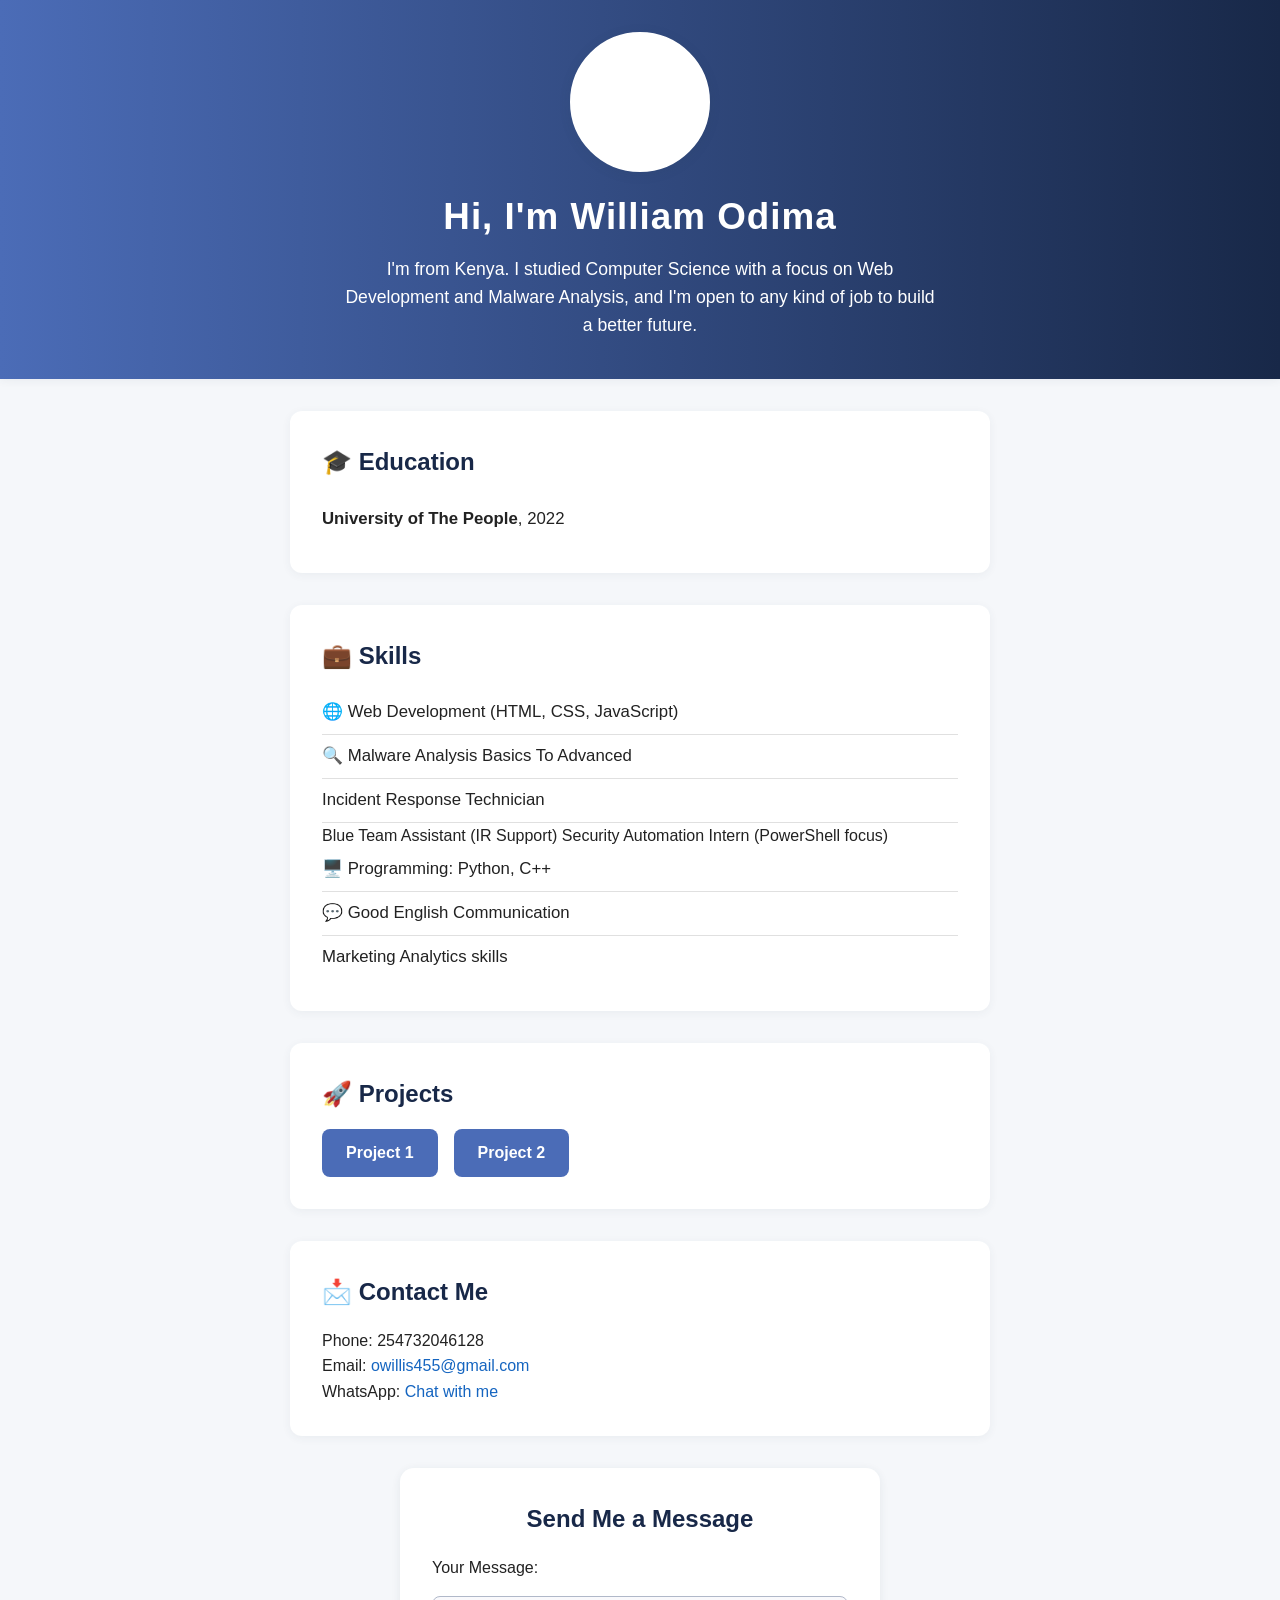
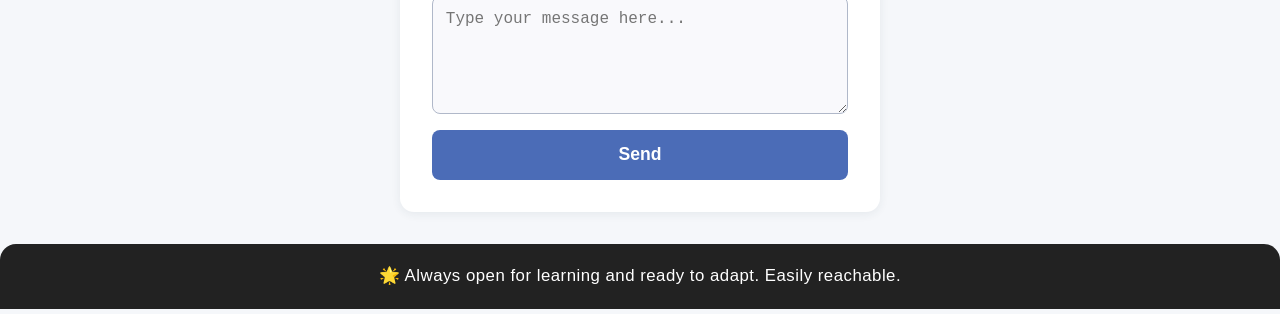
==== index.html @ e87b179c "Update index.html" ====
<!DOCTYPE html>
<html lang="en">
<head>
  <meta charset="UTF-8" />
  <meta name="viewport" content="width=device-width, initial-scale=1.0"/>
  <title>William Odima Portfolio</title>
  <link rel="stylesheet" href="style.css" />
</head>
<body>
  <header>
    <div class="profile-pic-container">
      <img src="profile.jpg" alt="William Odima Profile Picture" class="profile-pic"/>
    </div>
    <h1>Hi, I'm William Odima</h1>
    <p>
      I'm from Kenya. I studied Computer Science with a focus on Web Development and Malware Analysis, 
      and I'm open to any kind of job to build a better future.
    </p>
  </header>

  <section class="education">
    <h2>🎓 Education</h2>
    <ul>
      <li><strong>University of The People</strong>, 2022</li>
    </ul>
  </section>

  <section class="skills">
    <h2>💼 Skills</h2>
    <ul>
      <li>🌐 Web Development (HTML, CSS, JavaScript)</li>
      <li>🔍 Malware Analysis Basics To Advanced</li>
      <li> Incident Response Technician</li>

</li>Blue Team Assistant (IR Support)</li>

    </li>Security Automation Intern (PowerShell focus)</li>
      <li>🖥️ Programming: Python, C++</li>
      <li>💬 Good English Communication</li>
      <li>Marketing Analytics skills</li>
    </ul>
  </section>

  <section class="projects">
    <h2>🚀 Projects</h2>
    <div class="button-group">
      <a href="#" class="project-btn">Project 1</a>
      <a href="#" class="project-btn">Project 2</a>
    </div>
  </section>

  <section class="contact">
    <h2>📩 Contact Me</h2>
    <p>Phone: 254732046128</p>
    <p>Email: <a href="mailto:owillis455@gmail.com">owillis455@gmail.com</a></p>
    <p>WhatsApp: <a href="https://wa.me/254787174850">Chat with me</a></p>
  </section>

  <section class="contact-form-section">
    <h2>Send Me a Message</h2>
    <form class="contact-form" action="mailto:owillis455@gmail.com" method="POST" enctype="text/plain">
      <label for="contact-message">Your Message:</label>
      <textarea id="contact-message" name="body" rows="5" placeholder="Type your message here..." required></textarea>
      <button type="submit">Send</button>
    </form>
  </section>

  <footer>
    <p>🌟 Always open for learning and ready to adapt. Easily reachable.</p>
  </footer>
</body>
    </html>
---- style.css ----
/* Reset some default browser styles */
* {
  margin: 0;
  padding: 0;
  box-sizing: border-box;
}

body {
  font-family: 'Segoe UI', Arial, sans-serif;
  background: #f5f7fa;
  color: #222;
  line-height: 1.6;
}

header {
  background: linear-gradient(90deg, #4b6cb7 0%, #182848 100%);
  color: #fff;
  padding: 2rem 0 1.5rem 0;
  text-align: center;
  box-shadow: 0 2px 8px rgba(44, 62, 80, 0.06);
}

.profile-pic-container {
  display: flex;
  justify-content: center;
  margin-bottom: 1rem;
}

.profile-pic {
  width: 140px;
  height: 140px;
  object-fit: cover;
  border-radius: 50%;
  border: 4px solid #fff;
  background: #fff;
  box-shadow: 0 2px 12px rgba(44, 62, 80, 0.12);
}

header h1 {
  font-size: 2.3rem;
  letter-spacing: 1px;
  margin-top: 0.5rem;
  margin-bottom: 0.5rem;
}

header p {
  font-size: 1.1rem;
  margin: 0 auto 1rem auto;
  max-width: 600px;
}

section {
  background: #fff;
  max-width: 700px;
  margin: 2rem auto;
  padding: 2rem;
  border-radius: 12px;
  box-shadow: 0 2px 10px rgba(44, 62, 80, 0.06);
}

section h2 {
  margin-bottom: 1rem;
  color: #182848;
}

.skills ul, .education ul {
  list-style: none;
  padding: 0;
}

.skills li, .education li {
  padding: 0.5rem 0;
  border-bottom: 1px solid #e0e0e0;
  font-size: 1.05rem;
}

.skills li:last-child, .education li:last-child {
  border-bottom: none;
}

.projects .button-group {
  display: flex;
  gap: 1rem;
  margin-top: 1rem;
}

.project-btn {
  display: inline-block;
  padding: 0.7rem 1.5rem;
  background: #4b6cb7;
  color: #fff;
  border-radius: 8px;
  text-decoration: none;
  font-weight: 600;
  transition: background 0.2s;
}

.project-btn:hover {
  background: #182848;
}

.contact a {
  color: #1565c0;
  text-decoration: none;
  font-weight: 500;
}

.contact a:hover {
  text-decoration: underline;
}

.contact-form-section {
  background: #fff;
  max-width: 480px;
  margin: 2rem auto;
  padding: 2rem;
  border-radius: 14px;
  box-shadow: 0 2px 10px rgba(44, 62, 80, 0.08);
}

.contact-form-section h2 {
  margin-top: 0;
  text-align: center;
  color: #182848;
}

.contact-form {
  display: flex;
  flex-direction: column;
  gap: 1rem;
}

.contact-form label {
  font-weight: 500;
}

.contact-form textarea {
  resize: vertical;
  font-size: 1rem;
  padding: 0.8rem;
  border: 1.5px solid #b0b8c9;
  border-radius: 8px;
  min-height: 100px;
  background: #f9f9fc;
  transition: border 0.2s;
}

.contact-form textarea:focus {
  border-color: #4b6cb7;
  outline: none;
}

.contact-form button {
  background: #4b6cb7;
  color: #fff;
  border: none;
  padding: 0.9rem;
  border-radius: 8px;
  font-size: 1.1rem;
  font-weight: 600;
  cursor: pointer;
  transition: background 0.2s;
}

.contact-form button:hover {
  background: #182848;
}

footer {
  background: #222;
  color: #fff;
  text-align: center;
  padding: 1.2rem 0;
  margin-top: 2rem;
  letter-spacing: 0.5px;
  font-size: 1.05rem;
  border-top-left-radius: 16px;
  border-top-right-radius: 16px;
}

/* Responsive Design */
@media (max-width: 800px) {
  section, .contact-form-section {
    margin: 1rem;
    padding: 1rem;
  }
  .profile-pic {
    width: 90px;
    height: 90px;
  }
  header h1 {
    font-size: 1.5rem;
  }
  }
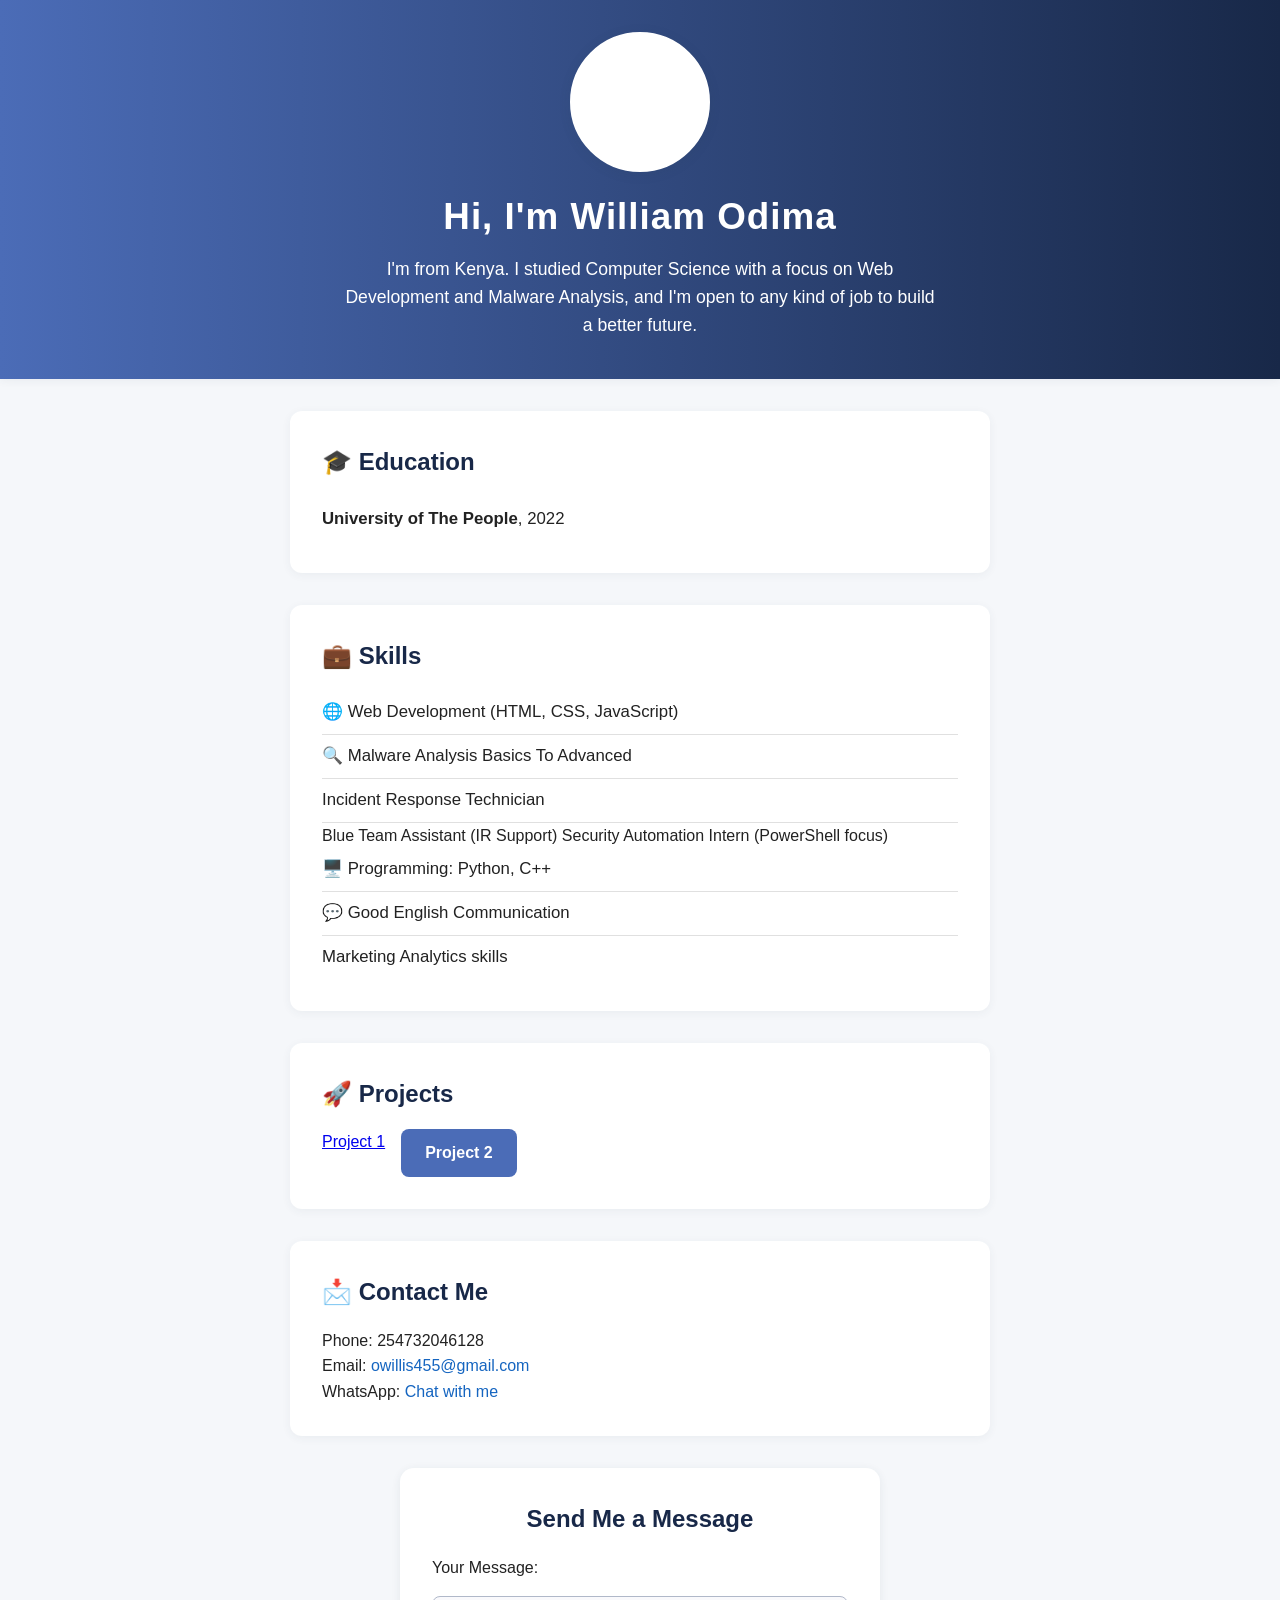
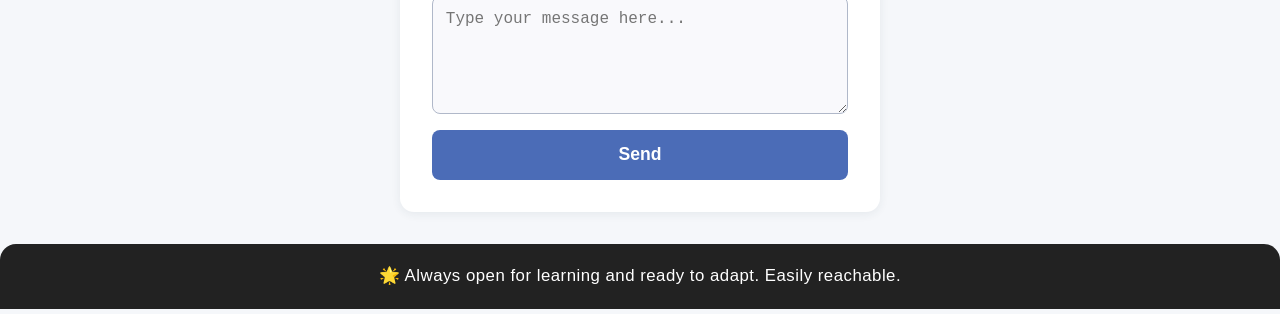
==== commit a7b5462c: "Update index.html" ====
--- a/index.html
+++ b/index.html
@@ -44,7 +44,7 @@
   <section class="projects">
     <h2>🚀 Projects</h2>
     <div class="button-group">
-      <a href="#" class="project-btn">Project 1</a>
+      <a href="#" class="https://wil666-pro.github.io/MINISIEM-GitHub-/">Project 1</a>
       <a href="#" class="project-btn">Project 2</a>
     </div>
   </section>
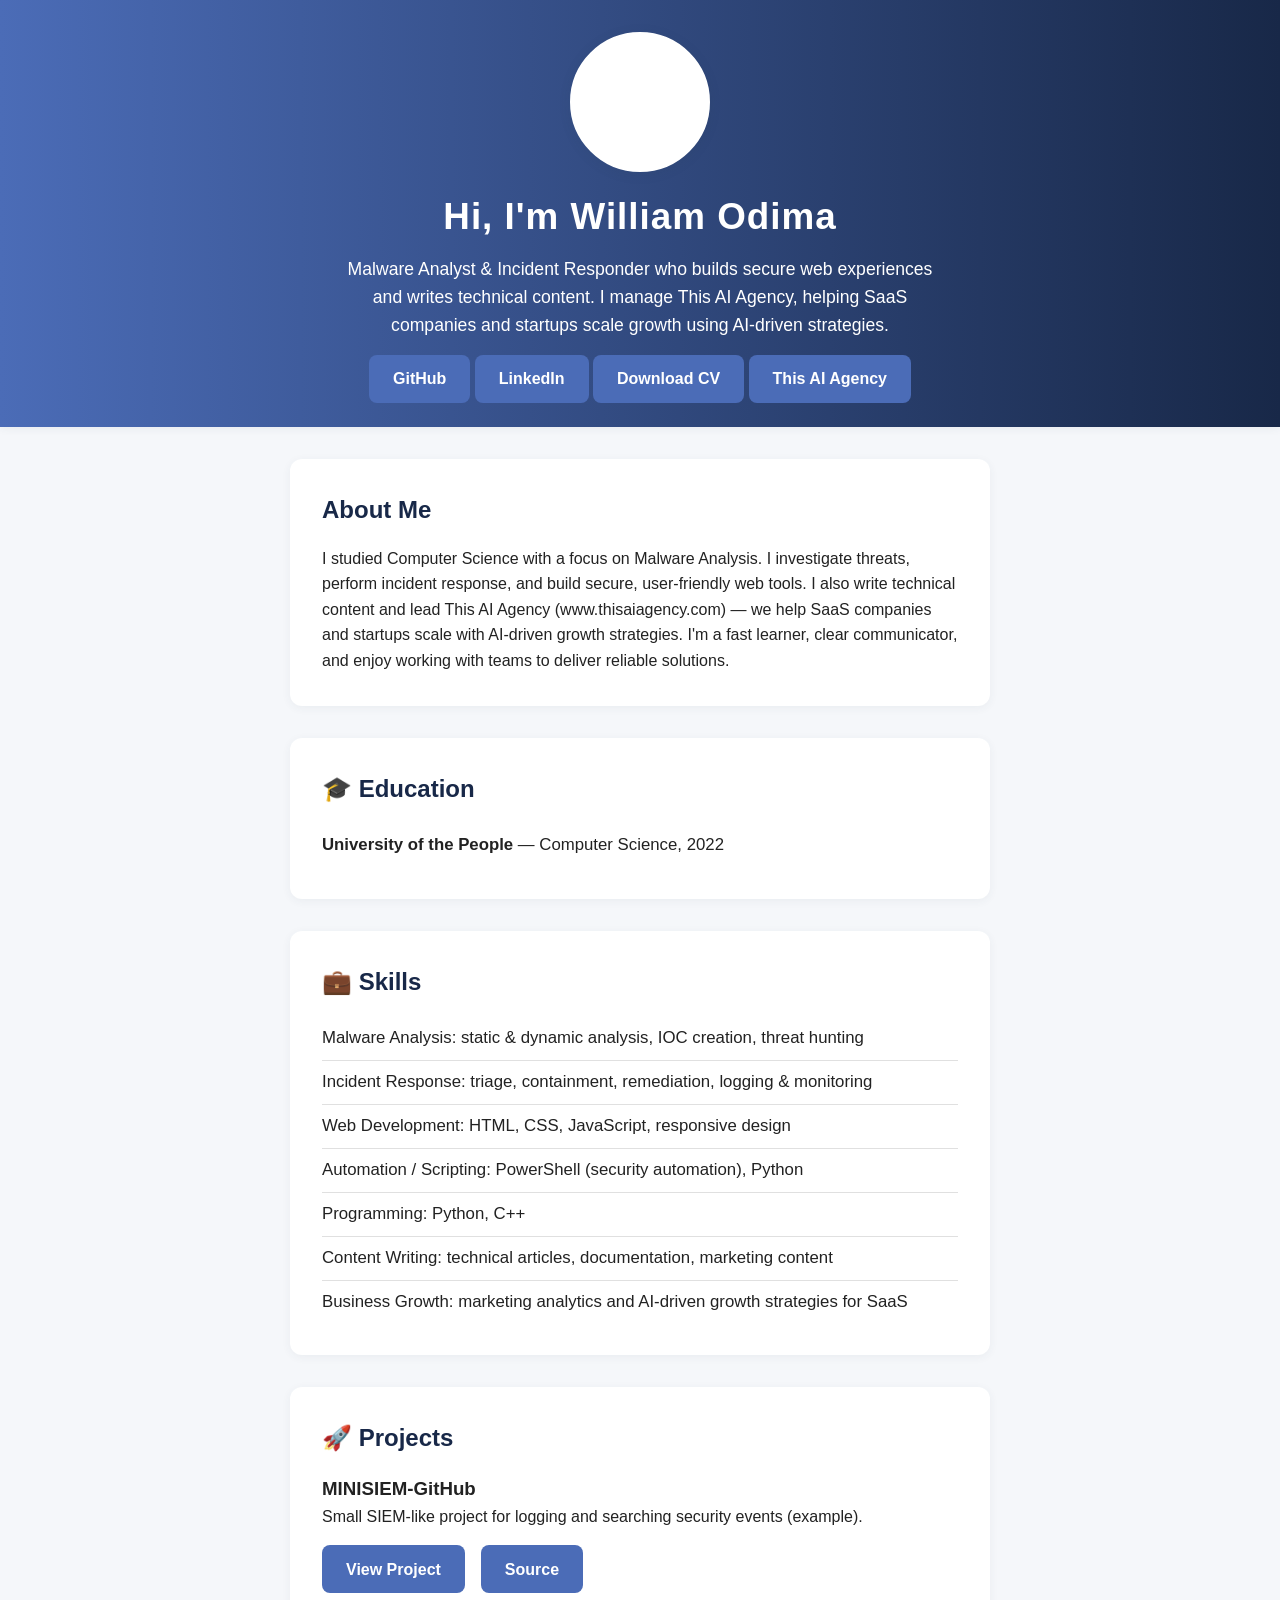
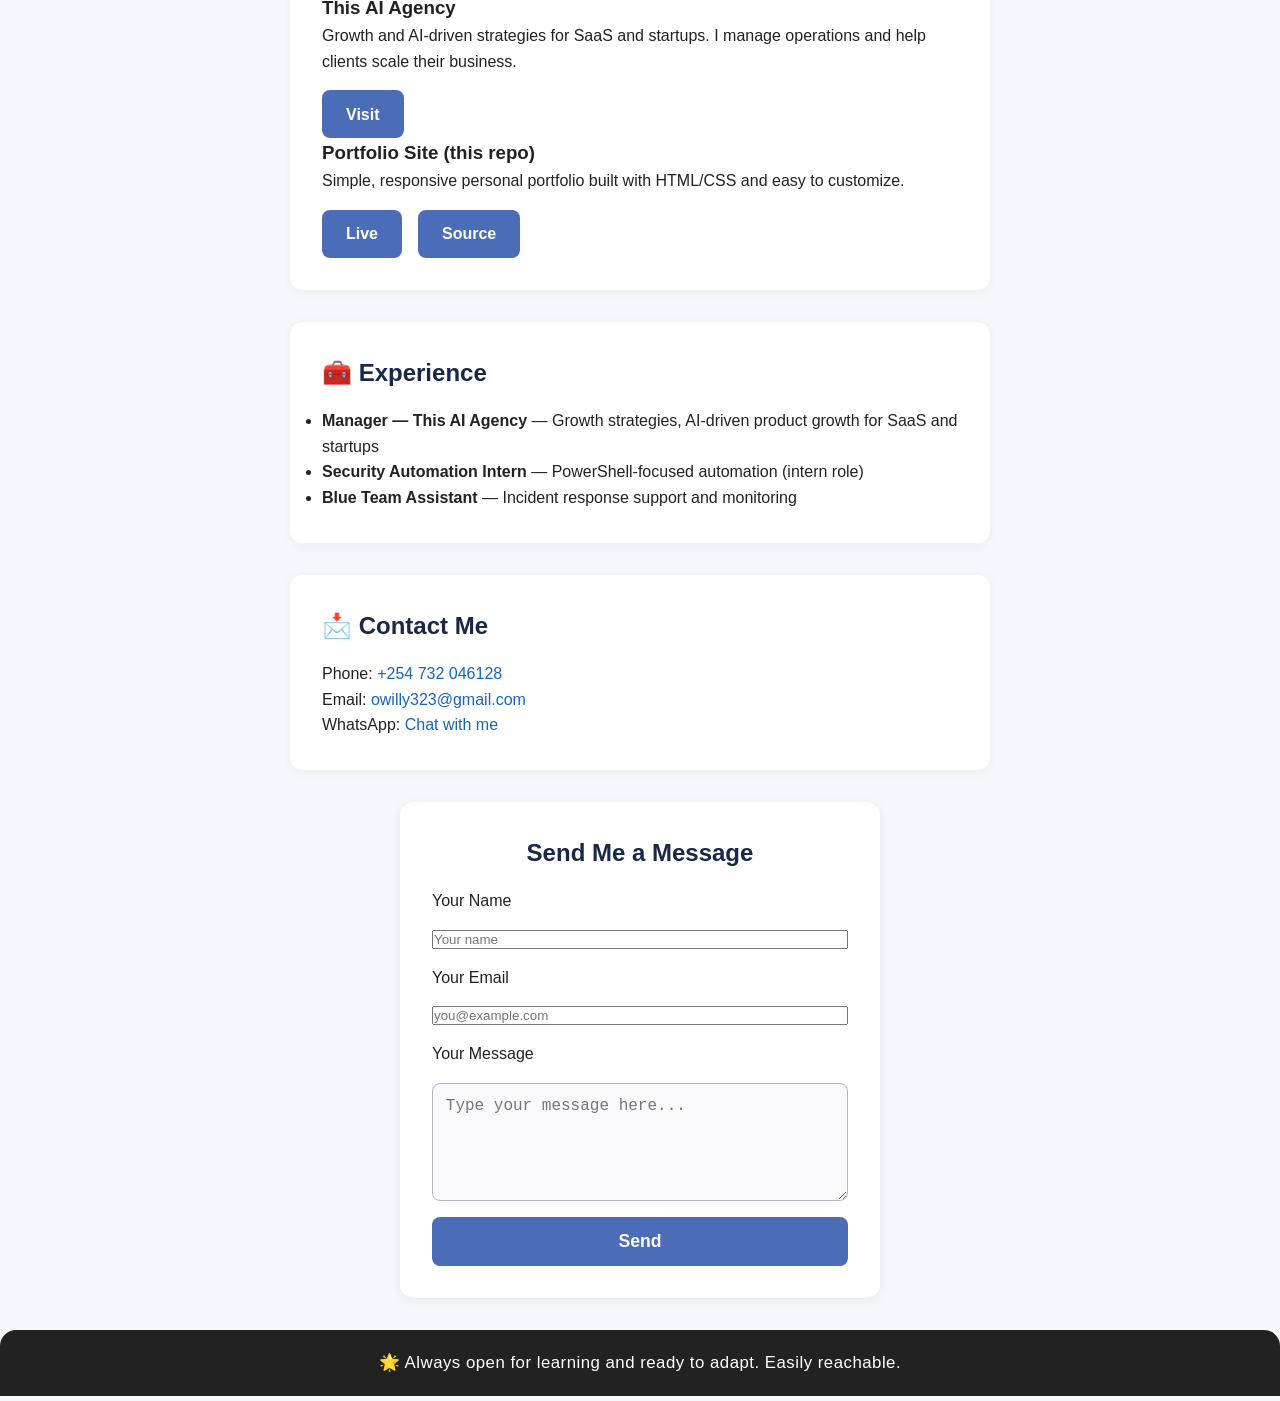
==== commit 570e6e25: "Update index.html: emphasize Malware Analysis & Content Writing, change contact email to owilly323@g" ====
--- a/index.html
+++ b/index.html
@@ -3,71 +3,135 @@
 <head>
   <meta charset="UTF-8" />
   <meta name="viewport" content="width=device-width, initial-scale=1.0"/>
+  <meta name="description" content="William Odima — Malware Analysis, Incident Response, Web Development, Content Writing. Portfolio and contact information." />
   <title>William Odima Portfolio</title>
   <link rel="stylesheet" href="style.css" />
 </head>
 <body>
   <header>
     <div class="profile-pic-container">
-      <img src="profile.jpg" alt="William Odima Profile Picture" class="profile-pic"/>
+      <!-- Replace assets/profile.jpg with your uploaded photo; fallback to placeholder if not present -->
+      <img src="assets/profile.jpg" alt="William Odima Profile Picture" class="profile-pic" onerror="this.onerror=null;this.src='https://via.placeholder.com/140?text=William'" />
     </div>
     <h1>Hi, I'm William Odima</h1>
-    <p>
-      I'm from Kenya. I studied Computer Science with a focus on Web Development and Malware Analysis, 
-      and I'm open to any kind of job to build a better future.
+    <p class="tagline">
+      Malware Analyst & Incident Responder who builds secure web experiences and writes technical content. I manage This AI Agency, helping SaaS companies and startups scale growth using AI-driven strategies.
     </p>
+    <div class="social-links">
+      <a href="https://github.com/Wil666-pro" target="_blank" rel="noopener" class="project-btn">GitHub</a>
+      <a href="https://www.linkedin.com/in/william-o-b5363a97?trk=contact-info" target="_blank" rel="noopener" class="project-btn">LinkedIn</a>
+      <a href="README.md" class="project-btn">Download CV</a>
+      <a href="https://www.thisaiagency.com" target="_blank" rel="noopener" class="project-btn">This AI Agency</a>
+    </div>
   </header>
 
-  <section class="education">
-    <h2>🎓 Education</h2>
-    <ul>
-      <li><strong>University of The People</strong>, 2022</li>
-    </ul>
-  </section>
+  <main>
+    <section class="about">
+      <h2>About Me</h2>
+      <p>
+        I studied Computer Science with a focus on Malware Analysis. I investigate threats, perform incident response, and build secure, user-friendly web tools. I also write technical content and lead This AI Agency (www.thisaiagency.com) — we help SaaS companies and startups scale with AI-driven growth strategies. I'm a fast learner, clear communicator, and enjoy working with teams to deliver reliable solutions.
+      </p>
+    </section>
 
-  <section class="skills">
-    <h2>💼 Skills</h2>
-    <ul>
-      <li>🌐 Web Development (HTML, CSS, JavaScript)</li>
-      <li>🔍 Malware Analysis Basics To Advanced</li>
-      <li> Incident Response Technician</li>
+    <section class="education">
+      <h2>🎓 Education</h2>
+      <ul>
+        <li><strong>University of the People</strong> — Computer Science, 2022</li>
+      </ul>
+    </section>
 
-</li>Blue Team Assistant (IR Support)</li>
+    <section class="skills">
+      <h2>💼 Skills</h2>
+      <ul>
+        <li>Malware Analysis: static &amp; dynamic analysis, IOC creation, threat hunting</li>
+        <li>Incident Response: triage, containment, remediation, logging &amp; monitoring</li>
+        <li>Web Development: HTML, CSS, JavaScript, responsive design</li>
+        <li>Automation / Scripting: PowerShell (security automation), Python</li>
+        <li>Programming: Python, C++</li>
+        <li>Content Writing: technical articles, documentation, marketing content</li>
+        <li>Business Growth: marketing analytics and AI-driven growth strategies for SaaS</li>
+      </ul>
+    </section>
 
-    </li>Security Automation Intern (PowerShell focus)</li>
-      <li>🖥️ Programming: Python, C++</li>
-      <li>💬 Good English Communication</li>
-      <li>Marketing Analytics skills</li>
-    </ul>
-  </section>
+    <section class="projects">
+      <h2>🚀 Projects</h2>
+      <div class="project-cards">
+        <div class="project-card">
+          <h3>MINISIEM-GitHub</h3>
+          <p>Small SIEM-like project for logging and searching security events (example).</p>
+          <div class="button-group">
+            <a href="https://wil666-pro.github.io/MINISIEM-GitHub-/" target="_blank" rel="noopener" class="project-btn">View Project</a>
+            <a href="https://github.com/Wil666-pro/MINISIEM-GitHub-" target="_blank" rel="noopener" class="project-btn">Source</a>
+          </div>
+        </div>
 
-  <section class="projects">
-    <h2>🚀 Projects</h2>
-    <div class="button-group">
-      <a href="#" class="https://wil666-pro.github.io/MINISIEM-GitHub-/">Project 1</a>
-      <a href="#" class="project-btn">Project 2</a>
-    </div>
-  </section>
+        <div class="project-card">
+          <h3>This AI Agency</h3>
+          <p>Growth and AI-driven strategies for SaaS and startups. I manage operations and help clients scale their business.</p>
+          <div class="button-group">
+            <a href="https://www.thisaiagency.com" target="_blank" rel="noopener" class="project-btn">Visit</a>
+          </div>
+        </div>
 
-  <section class="contact">
-    <h2>📩 Contact Me</h2>
-    <p>Phone: 254732046128</p>
-    <p>Email: <a href="mailto:owillis455@gmail.com">owillis455@gmail.com</a></p>
-    <p>WhatsApp: <a href="https://wa.me/254787174850">Chat with me</a></p>
-  </section>
+        <div class="project-card">
+          <h3>Portfolio Site (this repo)</h3>
+          <p>Simple, responsive personal portfolio built with HTML/CSS and easy to customize.</p>
+          <div class="button-group">
+            <a href="https://wil666-pro.github.io/CV_1/" target="_blank" rel="noopener" class="project-btn">Live</a>
+            <a href="https://github.com/Wil666-pro/CV_1" target="_blank" rel="noopener" class="project-btn">Source</a>
+          </div>
+        </div>
+      </div>
+    </section>
 
-  <section class="contact-form-section">
-    <h2>Send Me a Message</h2>
-    <form class="contact-form" action="mailto:owillis455@gmail.com" method="POST" enctype="text/plain">
-      <label for="contact-message">Your Message:</label>
-      <textarea id="contact-message" name="body" rows="5" placeholder="Type your message here..." required></textarea>
-      <button type="submit">Send</button>
-    </form>
-  </section>
+    <section class="experience">
+      <h2>🧰 Experience</h2>
+      <ul>
+        <li><strong>Manager — This AI Agency</strong> — Growth strategies, AI-driven product growth for SaaS and startups</li>
+        <li><strong>Security Automation Intern</strong> — PowerShell-focused automation (intern role)</li>
+        <li><strong>Blue Team Assistant</strong> — Incident response support and monitoring</li>
+      </ul>
+    </section>
+
+    <section class="contact">
+      <h2>📩 Contact Me</h2>
+      <p>Phone: <a href="tel:+254732046128">+254 732 046128</a></p>
+      <p>Email: <a href="mailto:owilly323@gmail.com">owilly323@gmail.com</a></p>
+      <p>WhatsApp: <a href="https://wa.me/254787174850" target="_blank" rel="noopener">Chat with me</a></p>
+    </section>
+
+    <section class="contact-form-section">
+      <h2>Send Me a Message</h2>
+      <!-- Simple JS-based mailto form for better UX -->
+      <form class="contact-form" id="contact-form">
+        <label for="contact-name">Your Name</label>
+        <input id="contact-name" name="name" type="text" placeholder="Your name" required />
+
+        <label for="contact-email">Your Email</label>
+        <input id="contact-email" name="email" type="email" placeholder="you@example.com" required />
+
+        <label for="contact-message">Your Message</label>
+        <textarea id="contact-message" name="message" rows="5" placeholder="Type your message here..." required></textarea>
+        <button type="submit">Send</button>
+      </form>
+    </section>
+  </main>
 
   <footer>
     <p>🌟 Always open for learning and ready to adapt. Easily reachable.</p>
   </footer>
+
+  <script>
+    // Open user's email client with a pre-populated message (updated contact email)
+    document.getElementById('contact-form').addEventListener('submit', function (e) {
+      e.preventDefault();
+      const name = encodeURIComponent(document.getElementById('contact-name').value.trim());
+      const email = encodeURIComponent(document.getElementById('contact-email').value.trim());
+      const message = encodeURIComponent(document.getElementById('contact-message').value.trim());
+      const subject = encodeURIComponent('Portfolio contact from ' + name);
+      const body = encodeURIComponent('Name: ' + name + '\nEmail: ' + email + '\n\n' + 'Message:\n' + message);
+      window.location.href = `mailto:owilly323@gmail.com?subject=${subject}&body=${body}`;
+    });
+  </script>
 </body>
-    </html>
-
+</html>
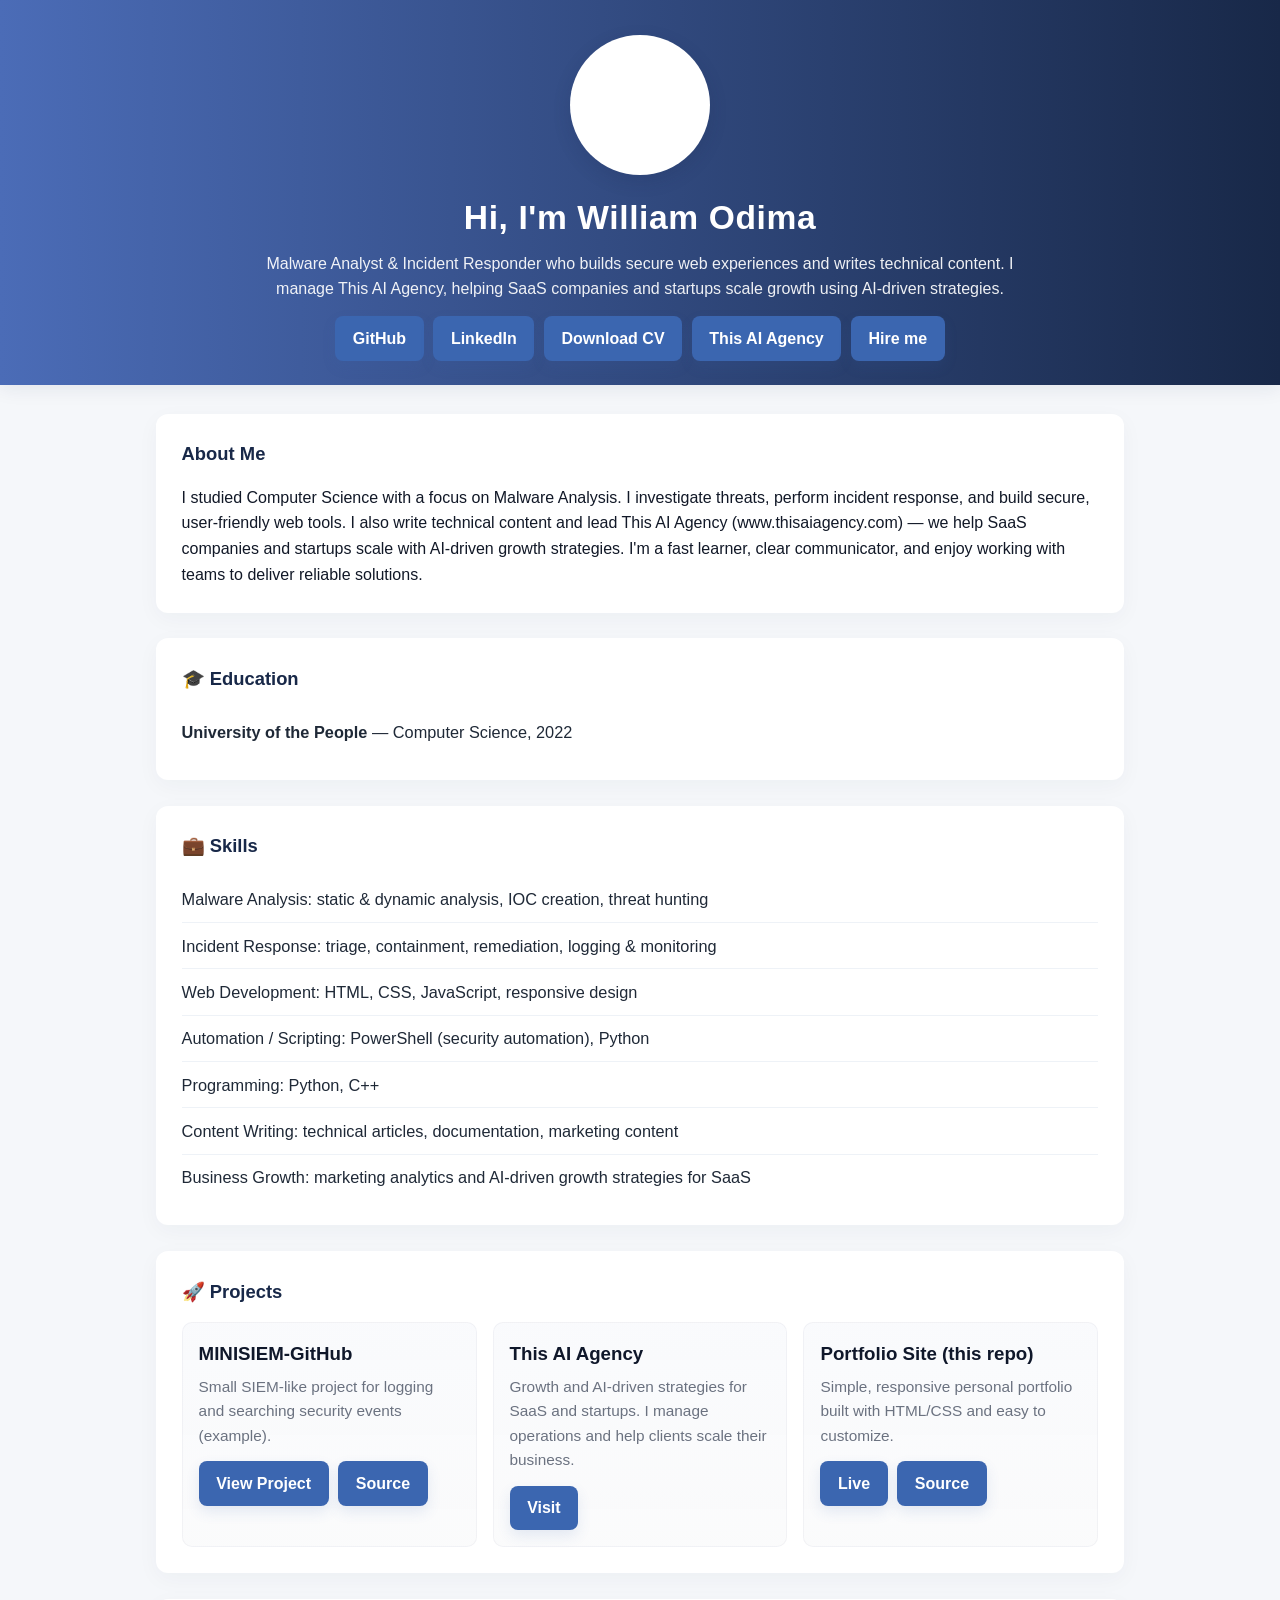
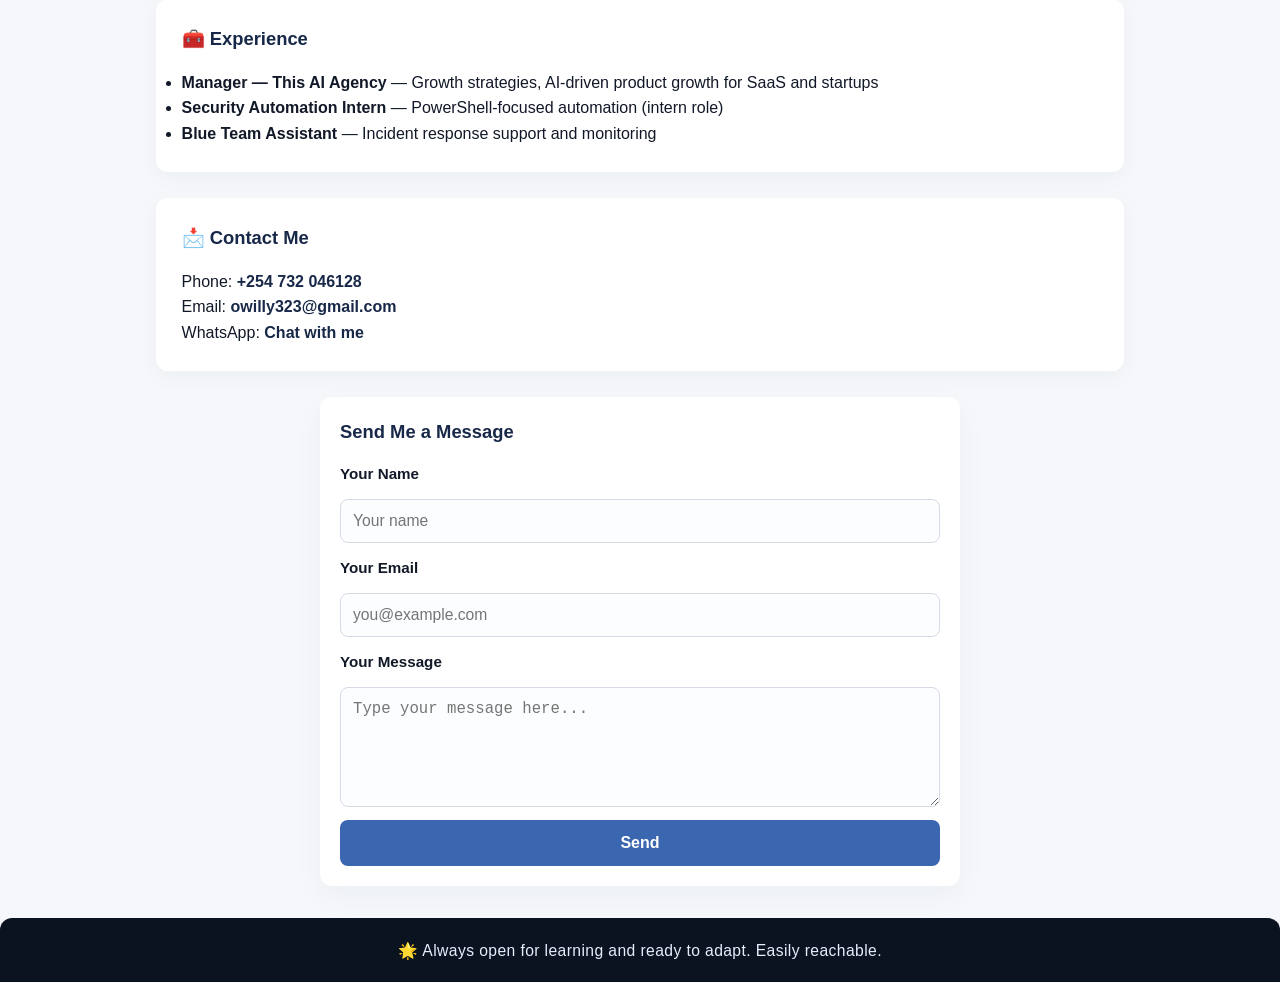
==== commit b5cc2aca: "Add Hire me CTA and smooth scroll; ensure contact form id and mailto use owilly323@gmail.com" ====
--- a/index.html
+++ b/index.html
@@ -22,6 +22,8 @@
       <a href="https://www.linkedin.com/in/william-o-b5363a97?trk=contact-info" target="_blank" rel="noopener" class="project-btn">LinkedIn</a>
       <a href="README.md" class="project-btn">Download CV</a>
       <a href="https://www.thisaiagency.com" target="_blank" rel="noopener" class="project-btn">This AI Agency</a>
+      <!-- CTA button: scrolls to contact form -->
+      <a href="#contact-form" class="cta-btn">Hire me</a>
     </div>
   </header>
 
@@ -100,10 +102,10 @@
       <p>WhatsApp: <a href="https://wa.me/254787174850" target="_blank" rel="noopener">Chat with me</a></p>
     </section>
 
-    <section class="contact-form-section">
+    <section class="contact-form-section" id="contact-form">
       <h2>Send Me a Message</h2>
       <!-- Simple JS-based mailto form for better UX -->
-      <form class="contact-form" id="contact-form">
+      <form class="contact-form" id="contact-form-form">
         <label for="contact-name">Your Name</label>
         <input id="contact-name" name="name" type="text" placeholder="Your name" required />
 
@@ -122,8 +124,16 @@
   </footer>
 
   <script>
+    // Smooth scroll for CTA and contact form handling
+    document.querySelectorAll('a[href="#contact-form"]').forEach(function(el){
+      el.addEventListener('click', function(e){
+        e.preventDefault();
+        document.getElementById('contact-form').scrollIntoView({ behavior: 'smooth' });
+      });
+    });
+
     // Open user's email client with a pre-populated message (updated contact email)
-    document.getElementById('contact-form').addEventListener('submit', function (e) {
+    document.getElementById('contact-form-form').addEventListener('submit', function (e) {
       e.preventDefault();
       const name = encodeURIComponent(document.getElementById('contact-name').value.trim());
       const email = encodeURIComponent(document.getElementById('contact-email').value.trim());
--- a/style.css
+++ b/style.css
@@ -5,19 +5,31 @@
   box-sizing: border-box;
 }
 
+:root{
+  --accent-1: #4b6cb7; /* original gradient start */
+  --accent-2: #182848; /* original gradient end */
+  --accent: #3b66b0; /* single accent used for buttons */
+  --muted: #6b7280;
+  --card-bg: #ffffff;
+  --page-bg: #f5f7fa;
+  --max-width: 1000px;
+}
+
 body {
   font-family: 'Segoe UI', Arial, sans-serif;
-  background: #f5f7fa;
-  color: #222;
+  background: var(--page-bg);
+  color: #111827;
   line-height: 1.6;
+  -webkit-font-smoothing:antialiased;
+  -moz-osx-font-smoothing:grayscale;
 }
 
 header {
-  background: linear-gradient(90deg, #4b6cb7 0%, #182848 100%);
+  background: linear-gradient(90deg, var(--accent-1) 0%, var(--accent-2) 100%);
   color: #fff;
-  padding: 2rem 0 1.5rem 0;
+  padding: 2.2rem 1rem 1.5rem 1rem;
   text-align: center;
-  box-shadow: 0 2px 8px rgba(44, 62, 80, 0.06);
+  box-shadow: 0 4px 18px rgba(24, 40, 72, 0.08);
 }
 
 .profile-pic-container {
@@ -31,164 +43,206 @@
   height: 140px;
   object-fit: cover;
   border-radius: 50%;
-  border: 4px solid #fff;
+  border: 4px solid rgba(255,255,255,0.9);
   background: #fff;
-  box-shadow: 0 2px 12px rgba(44, 62, 80, 0.12);
+  box-shadow: 0 6px 18px rgba(24,40,72,0.16);
 }
 
 header h1 {
-  font-size: 2.3rem;
-  letter-spacing: 1px;
-  margin-top: 0.5rem;
-  margin-bottom: 0.5rem;
+  font-size: 2.1rem;
+  letter-spacing: 0.6px;
+  margin-top: 0.6rem;
+  margin-bottom: 0.35rem;
+  font-weight: 700;
 }
 
 header p {
-  font-size: 1.1rem;
-  margin: 0 auto 1rem auto;
-  max-width: 600px;
-}
-
-section {
-  background: #fff;
-  max-width: 700px;
-  margin: 2rem auto;
-  padding: 2rem;
-  border-radius: 12px;
-  box-shadow: 0 2px 10px rgba(44, 62, 80, 0.06);
-}
-
-section h2 {
-  margin-bottom: 1rem;
-  color: #182848;
-}
-
-.skills ul, .education ul {
-  list-style: none;
-  padding: 0;
-}
-
-.skills li, .education li {
-  padding: 0.5rem 0;
-  border-bottom: 1px solid #e0e0e0;
-  font-size: 1.05rem;
-}
-
-.skills li:last-child, .education li:last-child {
-  border-bottom: none;
-}
-
-.projects .button-group {
+  font-size: 1rem;
+  margin: 0.25rem auto 0.9rem auto;
+  max-width: 800px;
+  color: rgba(255,255,255,0.92);
+}
+
+.social-links{
   display: flex;
-  gap: 1rem;
-  margin-top: 1rem;
-}
-
-.project-btn {
+  justify-content: center;
+  gap: 0.6rem;
+  flex-wrap: wrap;
+  margin-top: 0.9rem;
+}
+
+.project-btn, .download-btn, .cta-btn{
   display: inline-block;
-  padding: 0.7rem 1.5rem;
-  background: #4b6cb7;
+  padding: 0.6rem 1.1rem;
+  background: var(--accent);
   color: #fff;
   border-radius: 8px;
   text-decoration: none;
   font-weight: 600;
-  transition: background 0.2s;
-}
-
-.project-btn:hover {
-  background: #182848;
-}
-
-.contact a {
-  color: #1565c0;
+  transition: transform 120ms ease, box-shadow 120ms ease, background 120ms;
+  box-shadow: 0 6px 14px rgba(59,102,176,0.12);
+}
+
+.project-btn:hover, .download-btn:hover, .cta-btn:hover{
+  transform: translateY(-3px);
+  box-shadow: 0 10px 22px rgba(24,40,72,0.16);
+}
+
+main{
+  max-width: var(--max-width);
+  margin: 1.8rem auto;
+  padding: 0 1rem;
+}
+
+section{
+  background: var(--card-bg);
+  margin: 1.6rem 0;
+  padding: 1.6rem;
+  border-radius: 12px;
+  box-shadow: 0 6px 22px rgba(24,40,72,0.04);
+}
+
+section h2{
+  margin-bottom: 1rem;
+  color: var(--accent-2);
+  font-size: 1.15rem;
+}
+
+.skills ul, .education ul{
+  list-style: none;
+  padding: 0;
+}
+
+.skills li, .education li{
+  padding: 0.6rem 0;
+  border-bottom: 1px solid #eef2f7;
+  font-size: 1.02rem;
+  color: #1f2937;
+}
+
+.skills li:last-child, .education li:last-child{
+  border-bottom: none;
+}
+
+.project-cards{
+  display: grid;
+  grid-template-columns: repeat(auto-fit, minmax(240px, 1fr));
+  gap: 1rem;
+}
+
+.project-card{
+  padding: 1rem;
+  border-radius: 10px;
+  background: linear-gradient(180deg, rgba(75,108,183,0.03), rgba(24,40,72,0.02));
+  border: 1px solid rgba(24,40,72,0.04);
+}
+
+.project-card h3{
+  margin-bottom: 0.35rem;
+  color: #0f172a;
+}
+
+.project-card p{
+  color: var(--muted);
+  font-size: 0.96rem;
+}
+
+.button-group{
+  display: flex;
+  gap: 0.6rem;
+  margin-top: 0.8rem;
+}
+
+.contact a{
+  color: var(--accent-2);
   text-decoration: none;
-  font-weight: 500;
-}
-
-.contact a:hover {
+  font-weight: 600;
+}
+
+.contact a:hover{
   text-decoration: underline;
 }
 
-.contact-form-section {
-  background: #fff;
-  max-width: 480px;
-  margin: 2rem auto;
-  padding: 2rem;
-  border-radius: 14px;
-  box-shadow: 0 2px 10px rgba(44, 62, 80, 0.08);
-}
-
-.contact-form-section h2 {
-  margin-top: 0;
-  text-align: center;
-  color: #182848;
-}
-
-.contact-form {
-  display: flex;
-  flex-direction: column;
-  gap: 1rem;
-}
-
-.contact-form label {
-  font-weight: 500;
-}
-
-.contact-form textarea {
+.contact-form-section{
+  background: var(--card-bg);
+  max-width: 640px;
+  margin: 1.6rem auto;
+  padding: 1.25rem;
+  border-radius: 12px;
+  box-shadow: 0 10px 30px rgba(24,40,72,0.04);
+}
+
+.contact-form{
+  display: grid;
+  grid-template-columns: 1fr 1fr;
+  gap: 0.8rem;
+}
+
+.contact-form label{
+  font-weight: 600;
+  font-size: 0.95rem;
+}
+
+.contact-form input[type="text"], .contact-form input[type="email"], .contact-form textarea{
+  grid-column: 1 / -1;
+  padding: 0.75rem;
+  border: 1px solid #d6dbe6;
+  border-radius: 8px;
+  background: #fbfdff;
+  font-size: 0.98rem;
+}
+
+.contact-form textarea{
+  min-height: 120px;
   resize: vertical;
-  font-size: 1rem;
-  padding: 0.8rem;
-  border: 1.5px solid #b0b8c9;
-  border-radius: 8px;
-  min-height: 100px;
-  background: #f9f9fc;
-  transition: border 0.2s;
-}
-
-.contact-form textarea:focus {
-  border-color: #4b6cb7;
-  outline: none;
-}
-
-.contact-form button {
-  background: #4b6cb7;
+}
+
+.contact-form button{
+  grid-column: 1 / -1;
+  justify-self: stretch;
+  background: var(--accent);
   color: #fff;
   border: none;
   padding: 0.9rem;
   border-radius: 8px;
-  font-size: 1.1rem;
-  font-weight: 600;
+  font-size: 1rem;
+  font-weight: 700;
   cursor: pointer;
-  transition: background 0.2s;
-}
-
-.contact-form button:hover {
-  background: #182848;
-}
-
-footer {
-  background: #222;
-  color: #fff;
+  transition: background 160ms ease, transform 120ms ease;
+}
+
+.contact-form button:hover{
+  background: var(--accent-2);
+  transform: translateY(-3px);
+}
+
+footer{
+  background: #0b1220;
+  color: #e6eefc;
   text-align: center;
   padding: 1.2rem 0;
   margin-top: 2rem;
-  letter-spacing: 0.5px;
-  font-size: 1.05rem;
-  border-top-left-radius: 16px;
-  border-top-right-radius: 16px;
+  letter-spacing: 0.4px;
+  font-size: 0.98rem;
+  border-top-left-radius: 12px;
+  border-top-right-radius: 12px;
+}
+
+/* Small helpers */
+.center{
+  text-align:center;
 }
 
 /* Responsive Design */
-@media (max-width: 800px) {
-  section, .contact-form-section {
-    margin: 1rem;
-    padding: 1rem;
-  }
-  .profile-pic {
-    width: 90px;
-    height: 90px;
-  }
-  header h1 {
-    font-size: 1.5rem;
-  }
-  }
+@media (max-width: 900px){
+  :root{ --max-width: 720px; }
+  .contact-form{ grid-template-columns: 1fr; }
+  .contact-form input, .contact-form textarea{ grid-column: 1 / -1; }
+}
+
+@media (max-width: 480px){
+  header h1{ font-size: 1.4rem; }
+  .profile-pic{ width: 96px; height: 96px; }
+  section{ padding: 1rem; }
+  .social-links{ gap: 0.5rem; }
+}
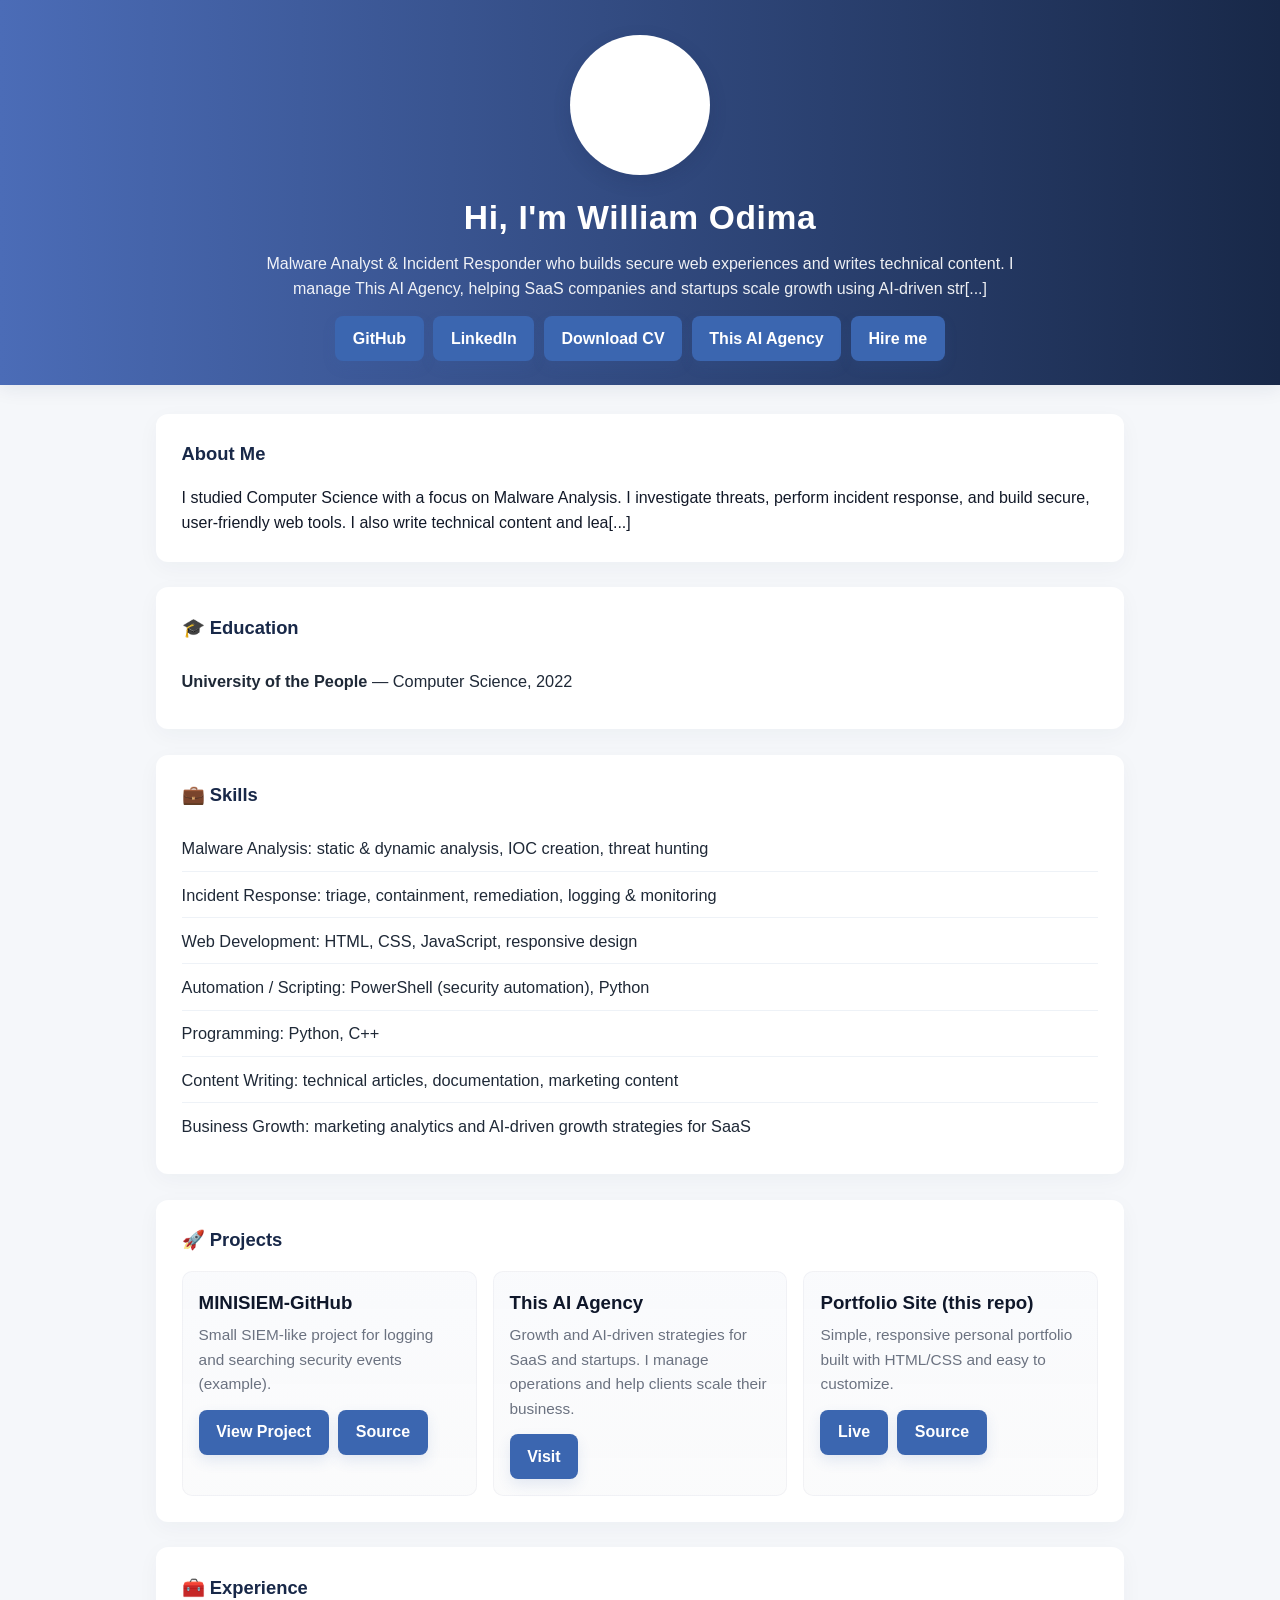
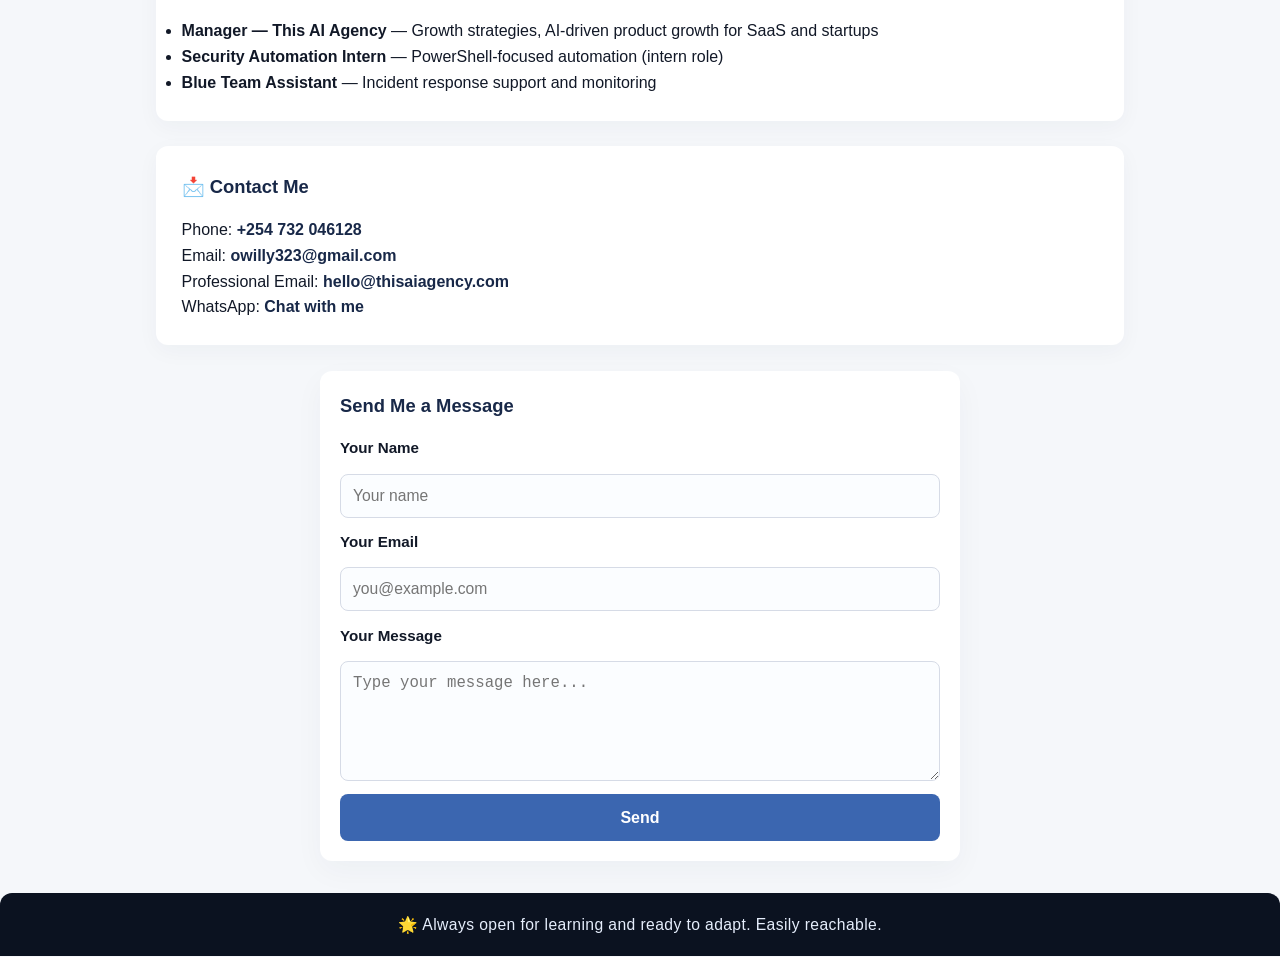
==== commit bb8f2c70: "Add professional email hello@thisaiagency.com to contact section" ====
--- a/index.html
+++ b/index.html
@@ -10,12 +10,12 @@
 <body>
   <header>
     <div class="profile-pic-container">
-      <!-- Replace assets/profile.jpg with your uploaded photo; fallback to placeholder if not present -->
-      <img src="assets/profile.jpg" alt="William Odima Profile Picture" class="profile-pic" onerror="this.onerror=null;this.src='https://via.placeholder.com/140?text=William'" />
+      <!-- Profile photo from ImgBB -->
+      <img src="https://i.ibb.co/d4gM4PjR/profile.jpg" alt="William Odima Profile Picture" class="profile-pic" onerror="this.onerror=null;this.src='https://via.placeholder.com/140?text=William'" />
     </div>
     <h1>Hi, I'm William Odima</h1>
     <p class="tagline">
-      Malware Analyst & Incident Responder who builds secure web experiences and writes technical content. I manage This AI Agency, helping SaaS companies and startups scale growth using AI-driven strategies.
+      Malware Analyst & Incident Responder who builds secure web experiences and writes technical content. I manage This AI Agency, helping SaaS companies and startups scale growth using AI-driven str[...]
     </p>
     <div class="social-links">
       <a href="https://github.com/Wil666-pro" target="_blank" rel="noopener" class="project-btn">GitHub</a>
@@ -31,7 +31,7 @@
     <section class="about">
       <h2>About Me</h2>
       <p>
-        I studied Computer Science with a focus on Malware Analysis. I investigate threats, perform incident response, and build secure, user-friendly web tools. I also write technical content and lead This AI Agency (www.thisaiagency.com) — we help SaaS companies and startups scale with AI-driven growth strategies. I'm a fast learner, clear communicator, and enjoy working with teams to deliver reliable solutions.
+        I studied Computer Science with a focus on Malware Analysis. I investigate threats, perform incident response, and build secure, user-friendly web tools. I also write technical content and lea[...]
       </p>
     </section>
 
@@ -99,6 +99,7 @@
       <h2>📩 Contact Me</h2>
       <p>Phone: <a href="tel:+254732046128">+254 732 046128</a></p>
       <p>Email: <a href="mailto:owilly323@gmail.com">owilly323@gmail.com</a></p>
+      <p>Professional Email: <a href="mailto:hello@thisaiagency.com">hello@thisaiagency.com</a></p>
       <p>WhatsApp: <a href="https://wa.me/254787174850" target="_blank" rel="noopener">Chat with me</a></p>
     </section>
 
